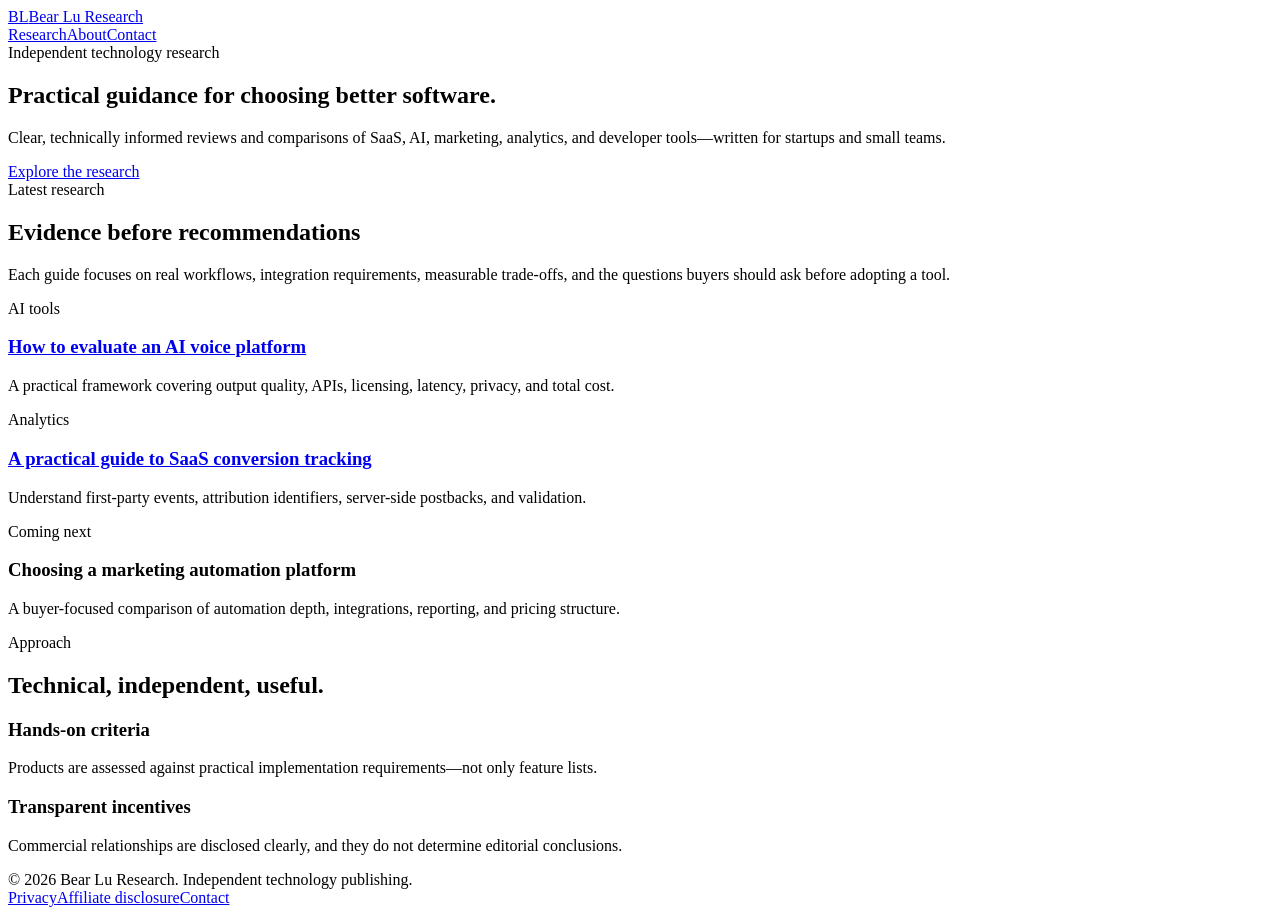
==== index.html @ 64932eba "Publish Bear Lu Research website" ====
<!doctype html><html lang="en"><head><meta charset="utf-8"><meta name="viewport" content="width=device-width,initial-scale=1"><meta name="description" content="Independent research and practical guides for evaluating SaaS, AI, and developer tools."><title>Bear Lu — SaaS & AI Tool Research</title><link rel="stylesheet" href="assets/style.css"></head><body>
<header><div class="nav"><a class="brand" href="index.html"><span>BL</span>Bear Lu Research</a><nav><a href="#research">Research</a><a href="about.html">About</a><a href="contact.html">Contact</a></nav></div></header>
<main><section class="hero"><div class="wrap"><div class="eyebrow">Independent technology research</div><h1>Practical guidance for choosing better software.</h1><p class="lede">Clear, technically informed reviews and comparisons of SaaS, AI, marketing, analytics, and developer tools—written for startups and small teams.</p><a class="cta" href="#research">Explore the research</a></div></section>
<section class="section" id="research"><div class="wrap"><span class="tag">Latest research</span><h2>Evidence before recommendations</h2><p class="intro">Each guide focuses on real workflows, integration requirements, measurable trade-offs, and the questions buyers should ask before adopting a tool.</p><div class="grid">
<article class="card"><span class="tag">AI tools</span><h3><a href="articles/ai-voice-platform-guide.html">How to evaluate an AI voice platform</a></h3><p>A practical framework covering output quality, APIs, licensing, latency, privacy, and total cost.</p></article>
<article class="card"><span class="tag">Analytics</span><h3><a href="articles/saas-conversion-tracking.html">A practical guide to SaaS conversion tracking</a></h3><p>Understand first-party events, attribution identifiers, server-side postbacks, and validation.</p></article>
<article class="card"><span class="tag">Coming next</span><h3>Choosing a marketing automation platform</h3><p>A buyer-focused comparison of automation depth, integrations, reporting, and pricing structure.</p></article>
</div></div></section>
<section class="section alt"><div class="wrap"><div class="grid"><div><span class="tag">Approach</span><h2>Technical, independent, useful.</h2></div><div class="card"><h3>Hands-on criteria</h3><p>Products are assessed against practical implementation requirements—not only feature lists.</p></div><div class="card"><h3>Transparent incentives</h3><p>Commercial relationships are disclosed clearly, and they do not determine editorial conclusions.</p></div></div></div></section></main>
<footer><div class="footer"><div>© 2026 Bear Lu Research. Independent technology publishing.</div><div><a href="privacy.html">Privacy</a><a href="disclosure.html">Affiliate disclosure</a><a href="contact.html">Contact</a></div></div></footer></body></html>
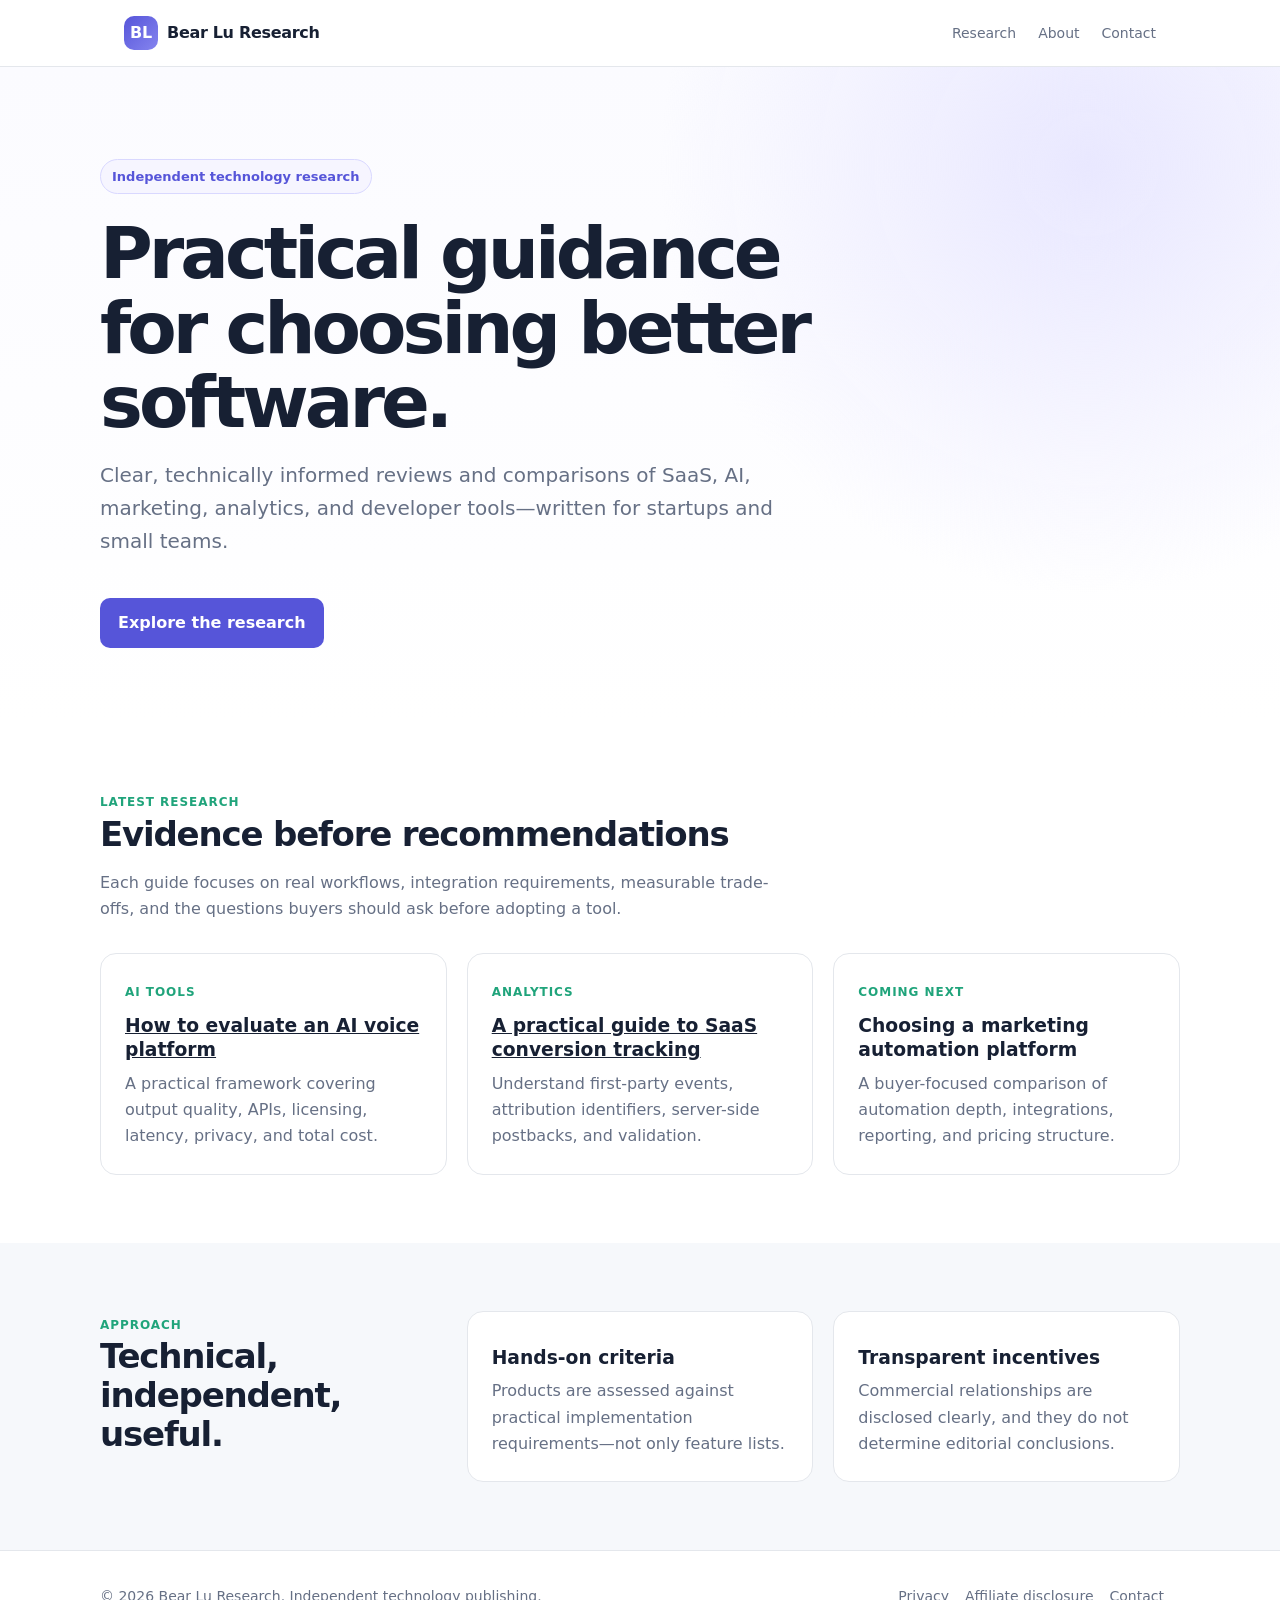
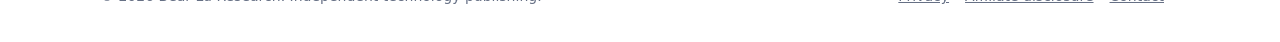
==== commit b118d39f: "Add Impact site verification" ====
--- a/index.html
+++ b/index.html
@@ -1,10 +1,10 @@
-<!doctype html><html lang="en"><head><meta charset="utf-8"><meta name="viewport" content="width=device-width,initial-scale=1"><meta name="description" content="Independent research and practical guides for evaluating SaaS, AI, and developer tools."><title>Bear Lu — SaaS & AI Tool Research</title><link rel="stylesheet" href="assets/style.css"></head><body>
-<header><div class="nav"><a class="brand" href="index.html"><span>BL</span>Bear Lu Research</a><nav><a href="#research">Research</a><a href="about.html">About</a><a href="contact.html">Contact</a></nav></div></header>
-<main><section class="hero"><div class="wrap"><div class="eyebrow">Independent technology research</div><h1>Practical guidance for choosing better software.</h1><p class="lede">Clear, technically informed reviews and comparisons of SaaS, AI, marketing, analytics, and developer tools—written for startups and small teams.</p><a class="cta" href="#research">Explore the research</a></div></section>
-<section class="section" id="research"><div class="wrap"><span class="tag">Latest research</span><h2>Evidence before recommendations</h2><p class="intro">Each guide focuses on real workflows, integration requirements, measurable trade-offs, and the questions buyers should ask before adopting a tool.</p><div class="grid">
-<article class="card"><span class="tag">AI tools</span><h3><a href="articles/ai-voice-platform-guide.html">How to evaluate an AI voice platform</a></h3><p>A practical framework covering output quality, APIs, licensing, latency, privacy, and total cost.</p></article>
-<article class="card"><span class="tag">Analytics</span><h3><a href="articles/saas-conversion-tracking.html">A practical guide to SaaS conversion tracking</a></h3><p>Understand first-party events, attribution identifiers, server-side postbacks, and validation.</p></article>
-<article class="card"><span class="tag">Coming next</span><h3>Choosing a marketing automation platform</h3><p>A buyer-focused comparison of automation depth, integrations, reporting, and pricing structure.</p></article>
-</div></div></section>
-<section class="section alt"><div class="wrap"><div class="grid"><div><span class="tag">Approach</span><h2>Technical, independent, useful.</h2></div><div class="card"><h3>Hands-on criteria</h3><p>Products are assessed against practical implementation requirements—not only feature lists.</p></div><div class="card"><h3>Transparent incentives</h3><p>Commercial relationships are disclosed clearly, and they do not determine editorial conclusions.</p></div></div></div></section></main>
+<!doctype html><html lang="en"><head><meta name='impact-site-verification' value='74fdba26-2d31-414e-9ba7-4cd402d4a3ed'><meta charset="utf-8"><meta name="viewport" content="width=device-width,initial-scale=1"><meta name="description" content="Independent research and practical guides for evaluating SaaS, AI, and developer tools."><title>Bear Lu — SaaS & AI Tool Research</title><link rel="stylesheet" href="assets/style.css"></head><body>
+<header><div class="nav"><a class="brand" href="index.html"><span>BL</span>Bear Lu Research</a><nav><a href="#research">Research</a><a href="about.html">About</a><a href="contact.html">Contact</a></nav></div></header>
+<main><section class="hero"><div class="wrap"><div class="eyebrow">Independent technology research</div><h1>Practical guidance for choosing better software.</h1><p class="lede">Clear, technically informed reviews and comparisons of SaaS, AI, marketing, analytics, and developer tools—written for startups and small teams.</p><a class="cta" href="#research">Explore the research</a></div></section>
+<section class="section" id="research"><div class="wrap"><span class="tag">Latest research</span><h2>Evidence before recommendations</h2><p class="intro">Each guide focuses on real workflows, integration requirements, measurable trade-offs, and the questions buyers should ask before adopting a tool.</p><div class="grid">
+<article class="card"><span class="tag">AI tools</span><h3><a href="articles/ai-voice-platform-guide.html">How to evaluate an AI voice platform</a></h3><p>A practical framework covering output quality, APIs, licensing, latency, privacy, and total cost.</p></article>
+<article class="card"><span class="tag">Analytics</span><h3><a href="articles/saas-conversion-tracking.html">A practical guide to SaaS conversion tracking</a></h3><p>Understand first-party events, attribution identifiers, server-side postbacks, and validation.</p></article>
+<article class="card"><span class="tag">Coming next</span><h3>Choosing a marketing automation platform</h3><p>A buyer-focused comparison of automation depth, integrations, reporting, and pricing structure.</p></article>
+</div></div></section>
+<section class="section alt"><div class="wrap"><div class="grid"><div><span class="tag">Approach</span><h2>Technical, independent, useful.</h2></div><div class="card"><h3>Hands-on criteria</h3><p>Products are assessed against practical implementation requirements—not only feature lists.</p></div><div class="card"><h3>Transparent incentives</h3><p>Commercial relationships are disclosed clearly, and they do not determine editorial conclusions.</p></div></div></div></section></main>
 <footer><div class="footer"><div>© 2026 Bear Lu Research. Independent technology publishing.</div><div><a href="privacy.html">Privacy</a><a href="disclosure.html">Affiliate disclosure</a><a href="contact.html">Contact</a></div></div></footer></body></html>
--- a/assets/style.css
+++ b/assets/style.css
@@ -0,0 +1 @@
+:root{--ink:#172033;--muted:#667085;--line:#e4e7ec;--paper:#fff;--wash:#f6f8fb;--accent:#5655d9;--accent2:#20a47b;--max:1080px}*{box-sizing:border-box}html{scroll-behavior:smooth}body{margin:0;color:var(--ink);background:var(--paper);font:16px/1.65 Inter,ui-sans-serif,system-ui,-apple-system,"Segoe UI",sans-serif}a{color:inherit}header{border-bottom:1px solid var(--line);background:rgba(255,255,255,.95);position:sticky;top:0;z-index:10}.nav{max-width:var(--max);margin:auto;padding:16px 24px;display:flex;align-items:center;justify-content:space-between;gap:24px}.brand{text-decoration:none;font-weight:800;letter-spacing:-.02em}.brand span{display:inline-grid;place-items:center;width:34px;height:34px;margin-right:9px;border-radius:10px;color:#fff;background:linear-gradient(135deg,var(--accent),#8584ef)}nav a{margin-left:22px;text-decoration:none;color:var(--muted);font-size:14px}nav a:hover{color:var(--accent)}main{min-height:70vh}.hero{background:radial-gradient(circle at 85% 15%,#e9e8ff 0,transparent 35%),linear-gradient(180deg,#fbfbff,#fff);padding:92px 24px 72px}.wrap{max-width:var(--max);margin:auto}.eyebrow{display:inline-block;padding:6px 11px;border:1px solid #d9d8ff;border-radius:99px;color:var(--accent);font-size:13px;font-weight:700;background:#f6f5ff}.hero h1{max-width:800px;margin:22px 0 18px;font-size:clamp(42px,7vw,72px);line-height:1.03;letter-spacing:-.055em}.lede{max-width:700px;font-size:20px;color:var(--muted)}.cta{display:inline-block;margin-top:20px;padding:12px 18px;border-radius:10px;background:var(--accent);color:#fff;text-decoration:none;font-weight:700}.section{padding:68px 24px}.section.alt{background:var(--wash)}h2{font-size:34px;letter-spacing:-.035em;line-height:1.15;margin:0 0 14px}.intro{max-width:700px;color:var(--muted);margin-bottom:30px}.grid{display:grid;grid-template-columns:repeat(3,1fr);gap:20px}.card{border:1px solid var(--line);border-radius:16px;padding:24px;background:#fff}.card h3{margin:10px 0 8px;line-height:1.3}.card p{color:var(--muted);margin:0}.tag{font-size:12px;text-transform:uppercase;letter-spacing:.08em;font-weight:800;color:var(--accent2)}.article{max-width:760px;margin:auto;padding:72px 24px}.article h1{font-size:48px;line-height:1.08;letter-spacing:-.045em;margin:14px 0}.article h2{font-size:28px;margin-top:42px}.article .meta{color:var(--muted);font-size:14px;margin-bottom:34px}.article p,.article li{color:#344054}.article .note{border-left:4px solid var(--accent);background:#f7f7ff;padding:14px 18px;border-radius:0 10px 10px 0}.page-head{padding:72px 24px 32px;background:var(--wash)}.page-head h1{font-size:48px;letter-spacing:-.045em;margin:0}.prose{max-width:760px;padding:50px 24px 80px;margin:auto}.prose h2{font-size:26px;margin-top:36px}.prose p,.prose li{color:#344054}footer{border-top:1px solid var(--line);padding:34px 24px;color:var(--muted);font-size:14px}.footer{max-width:var(--max);margin:auto;display:flex;justify-content:space-between;gap:25px;flex-wrap:wrap}.footer a{margin-right:16px}.notice{border:1px solid #f4d28c;background:#fffaf0;padding:16px;border-radius:12px;color:#6b4f1d}@media(max-width:780px){.grid{grid-template-columns:1fr}.hero{padding-top:64px}.hero h1,.article h1,.page-head h1{font-size:40px}nav{display:none}}
